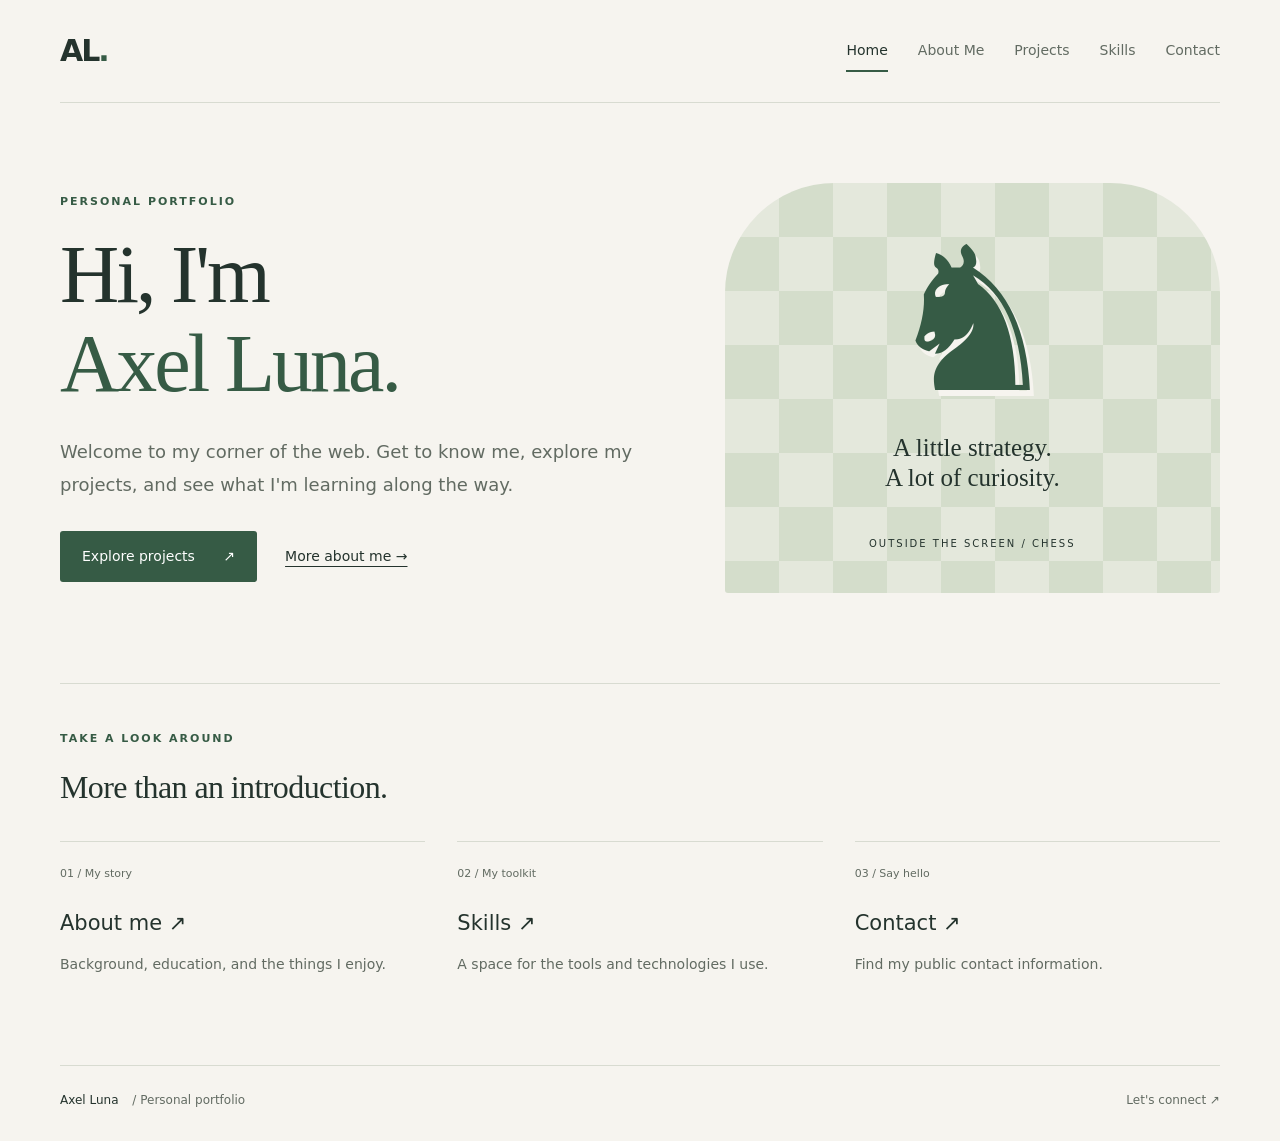
==== index.html @ 3365807d "Build five-page personal portfolio and configure workspace" ====
﻿<!doctype html>
<html lang="en">
<head>
  <meta charset="utf-8">
  <meta name="viewport" content="width=device-width, initial-scale=1">
  <meta name="description" content="Axel Luna's personal portfolio.">
  <meta name="theme-color" content="#f6f4ef">
  <title>Home | Axel Luna</title>
  <link rel="stylesheet" href="styles.css">
</head>
<body>
  <a class="skip-link" href="#main">Skip to content</a>
  <header class="site-header"><a class="brand" href="index.html" aria-label="Axel Luna home">AL<span>.</span></a><nav aria-label="Main navigation"><a href="index.html" aria-current="page">Home</a><a href="about.html">About Me</a><a href="projects.html">Projects</a><a href="skills.html">Skills</a><a href="contact.html">Contact</a></nav></header>
  <main id="main"><section class="hero">
  <div><p class="eyebrow">Personal portfolio</p><h1>Hi, I'm<br><span>Axel Luna.</span></h1><p class="intro">Welcome to my corner of the web. Get to know me, explore my projects, and see what I'm learning along the way.</p><div class="actions"><a class="button" href="projects.html">Explore projects <span aria-hidden="true">↗</span></a><a class="text-link" href="about.html">More about me →</a></div></div>
  <aside class="chess-art" aria-label="A chess-inspired illustration"><span class="piece" aria-hidden="true">♞</span><p>A little strategy.<br>A lot of curiosity.</p><span class="art-caption">Outside the screen / Chess</span></aside>
</section>
<section class="section"><div class="section-heading"><p class="eyebrow">Take a look around</p><h2>More than an introduction.</h2></div><div class="link-grid"><a href="about.html"><span>01 / My story</span><h3>About me ↗</h3><p>Background, education, and the things I enjoy.</p></a><a href="skills.html"><span>02 / My toolkit</span><h3>Skills ↗</h3><p>A space for the tools and technologies I use.</p></a><a href="contact.html"><span>03 / Say hello</span><h3>Contact ↗</h3><p>Find my public contact information.</p></a></div></section></main>
  <footer><a class="footer-name" href="index.html">Axel Luna<span> / Personal portfolio</span></a><a href="contact.html">Let's connect ↗</a></footer>
</body>
</html>
---- styles.css ----
﻿:root{--paper:#f6f4ef;--ink:#24332d;--green:#365b45;--muted:#626b62;--line:#d8dbd1;--accent:#dce7b0}
*{box-sizing:border-box}
.reveal-email{border:0;font:inherit;cursor:pointer}.reveal-email:focus-visible{outline:3px solid var(--green);outline-offset:5px}.email-link{overflow-wrap:anywhere}
body{margin:0;background:var(--paper);color:var(--ink);font-family:system-ui,-apple-system,BlinkMacSystemFont,"Segoe UI",sans-serif;line-height:1.65}
a{color:inherit;text-decoration:none}
a:focus-visible{outline:3px solid var(--green);outline-offset:6px}
.skip-link{position:absolute;left:16px;top:-80px;padding:12px;background:var(--ink);color:white;z-index:10}
.skip-link:focus{top:12px}
.site-header,main,footer{width:min(1160px,calc(100% - 96px));margin:auto}
.site-header{display:flex;justify-content:space-between;align-items:center;gap:24px;padding:26px 0;border-bottom:1px solid var(--line)}
.brand{font-size:30px;font-weight:800;letter-spacing:-2px}.brand span{color:var(--green)}
nav{display:flex;gap:30px;flex-wrap:wrap}nav a{font-size:14px;padding:8px 0;color:var(--muted)}
nav a:hover,nav a[aria-current]{color:var(--ink);box-shadow:0 2px var(--green)}
.hero{display:grid;grid-template-columns:1.2fr 1fr;align-items:center;gap:70px;padding:80px 0 90px}
.eyebrow{text-transform:uppercase;font-size:11px;letter-spacing:2px;font-weight:700;color:var(--green);margin:0 0 20px}
h1,h2,h3,p{margin-top:0}h1{font-family:Georgia,"Times New Roman",serif;font-size:clamp(46px,6.5vw,82px);font-weight:400;letter-spacing:-3px;line-height:1.08;margin-bottom:28px}h1 span{color:var(--green)}h2{font-family:Georgia,"Times New Roman",serif;font-weight:400;font-size:32px;line-height:1.2;letter-spacing:-.6px;margin-bottom:18px}h3{font-size:21px;font-weight:500;margin-bottom:12px}
p{color:var(--muted)}.intro{font-size:18px;max-width:580px;line-height:1.8}.actions{display:flex;align-items:center;gap:28px;flex-wrap:wrap;margin-top:30px}.button{background:var(--green);color:white;padding:14px 22px;border-radius:3px;font-size:14px}.button span{margin-left:24px}.button:hover{background:var(--ink)}.text-link{font-size:14px;text-decoration:underline;text-underline-offset:5px}
.chess-art{background-color:#e4e8dc;background-image:conic-gradient(#d4ddcb 25%,transparent 0 50%,#d4ddcb 0 75%,transparent 0);background-size:108px 108px;min-height:410px;border-radius:110px 110px 3px 3px;display:flex;flex-direction:column;align-items:center;justify-content:center;position:relative;overflow:hidden}
.piece{font-family:Georgia,serif;font-size:200px;line-height:1;color:var(--green);text-shadow:4px 6px 0 #f6f4ef}.chess-art p{text-align:center;color:var(--ink);font-family:Georgia,serif;font-size:25px;line-height:1.2;margin-top:10px}.art-caption{font-size:10px;letter-spacing:2px;text-transform:uppercase;margin-top:18px}
.section{border-top:1px solid var(--line);padding:46px 0 75px}.section-heading{margin-bottom:35px}.link-grid{display:grid;grid-template-columns:repeat(3,1fr);gap:32px}.link-grid a{border-top:1px solid var(--line);padding-top:23px}.link-grid a:hover h3{color:var(--green);text-decoration:underline}.link-grid span{display:block;color:var(--muted);font-size:11px;margin-bottom:23px}.link-grid p{font-size:14px}
.page-heading{padding:65px 0 40px;max-width:820px}.notice{border-left:3px solid var(--green);padding:10px 18px;background:#e9ede2;font-size:14px;margin-top:28px}.detail-grid{display:grid;grid-template-columns:1fr 1fr;gap:28px}.panel{border:1px solid var(--line);padding:32px}.placeholder{color:var(--green);font-weight:600}.interest{display:flex;align-items:center;gap:40px;margin:40px 0 70px;padding:32px;background:#e7ebdf}.small-piece{font-size:90px;line-height:1;color:var(--green)}.interest p:last-child{margin:0}
.project-grid{display:grid;grid-template-columns:repeat(3,1fr);gap:25px;margin:0 0 80px}.project{border:1px solid var(--line)}.project img{width:100%;height:auto;display:block}.project-body{padding:25px}.project h2{font-size:28px}.project p{font-size:14px}.pending{display:block;font-size:12px;color:var(--green);border-top:1px solid var(--line);padding-top:17px;margin-top:22px}
.skill-list{margin-bottom:75px}.skill-list section{display:flex;gap:35px;border-top:1px solid var(--line);padding:30px 0}.skill-number{font-size:13px;color:var(--green);padding-top:8px}.skill-list p{margin-bottom:8px}.contact-panel{display:grid;grid-template-columns:1fr 1fr;gap:45px;border:1px solid var(--line);padding:40px;background:#e9ede2}.contact-panel dl{margin:0}.contact-panel dl div+div{margin-top:25px}.contact-panel dt{text-transform:uppercase;font-size:11px;letter-spacing:2px;margin-bottom:7px}.contact-panel dd{margin:0}.contact-note{margin:25px 0 90px}
footer{border-top:1px solid var(--line);display:flex;justify-content:space-between;gap:25px;padding:25px 0 30px;font-size:12px;color:var(--muted)}.footer-name{color:var(--ink)}.footer-name span{color:var(--muted);margin-left:10px}
@media(min-width:1500px){.hero{padding-top:100px;padding-bottom:110px}}
@media(max-width:850px){.site-header,main,footer{width:calc(100% - 48px)}.hero{gap:35px;padding:55px 0}.chess-art{min-height:340px}.piece{font-size:160px}.project-grid{grid-template-columns:1fr}.project{display:grid;grid-template-columns:1fr 1fr}.project img{height:100%;object-fit:cover}nav{gap:19px}}
@media(max-width:600px){.site-header,main,footer{width:calc(100% - 40px)}.site-header{flex-direction:column;align-items:flex-start;gap:10px;padding:18px 0}nav{gap:20px;width:100%;justify-content:space-between}nav a{font-size:12px}.hero{grid-template-columns:1fr;gap:35px;padding:40px 0 50px}h1{letter-spacing:-2px}.chess-art{min-height:320px;border-radius:80px 80px 3px 3px}.link-grid,.detail-grid,.contact-panel{grid-template-columns:1fr}.link-grid{gap:20px}.page-heading{padding:42px 0 25px}.project{display:block}.project img{height:auto}.panel,.contact-panel{padding:25px}.interest{gap:20px;padding:22px}.small-piece{font-size:65px}.skill-list section{gap:20px}footer{flex-direction:column;gap:10px}.footer-name span{margin-left:5px}}
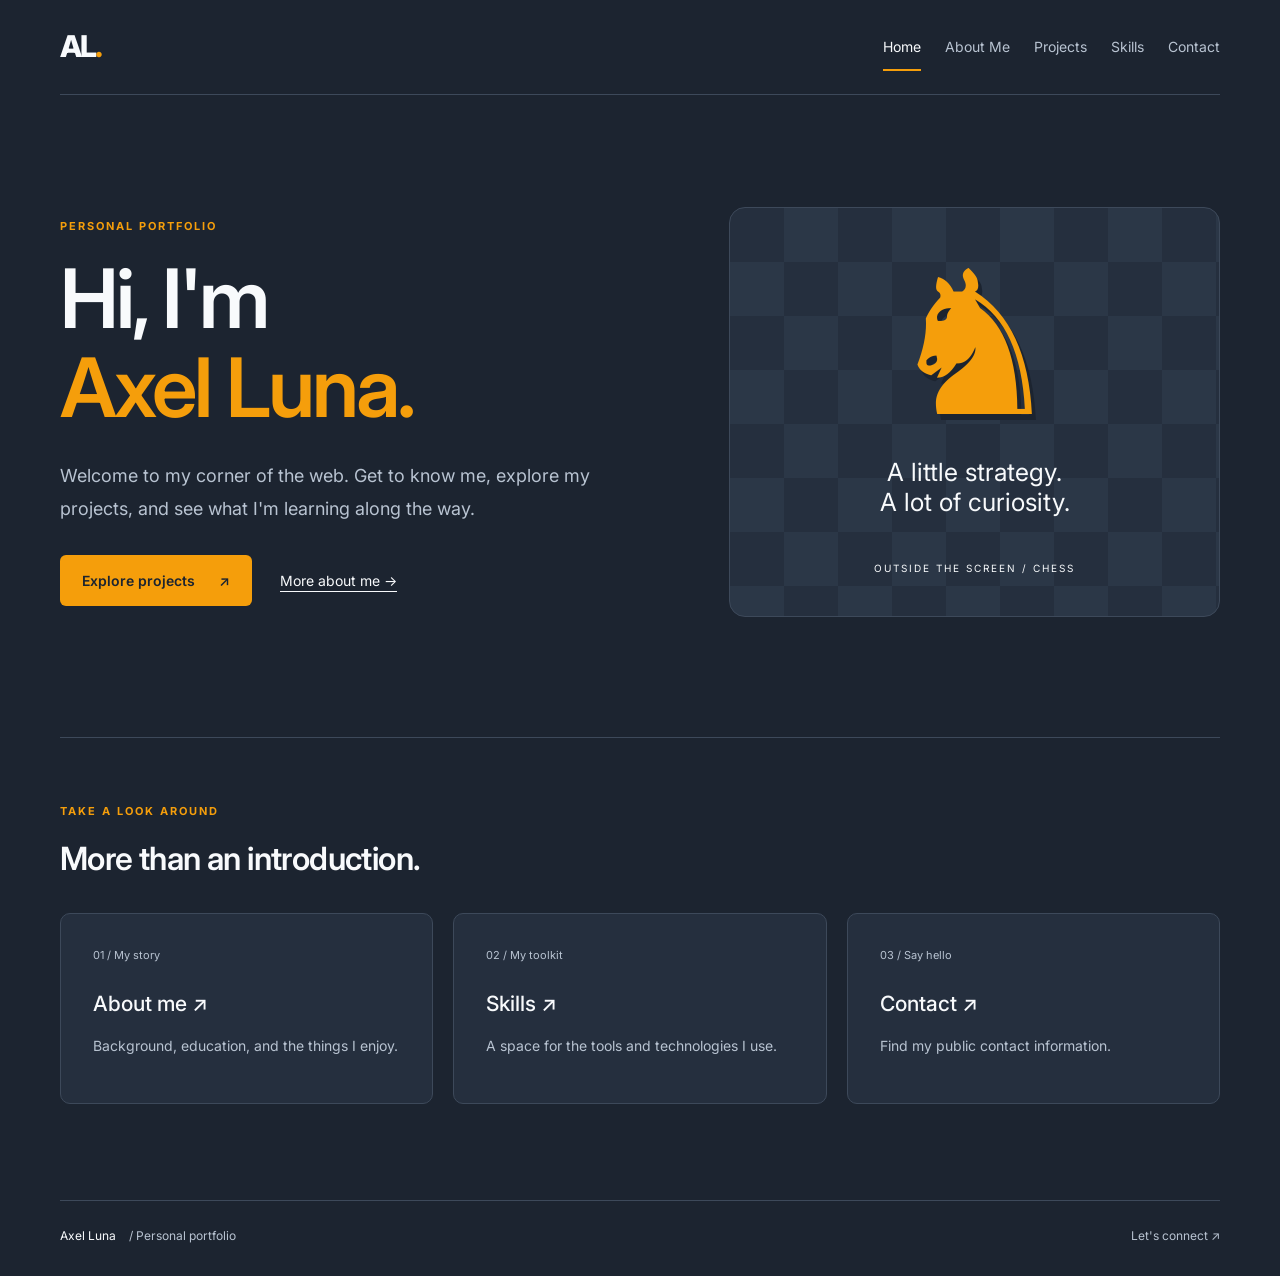
==== commit 6a1640d6: "Refresh portfolio with dark theme and amber accents" ====
--- a/index.html
+++ b/index.html
@@ -1,11 +1,14 @@
-﻿<!doctype html>
+<!doctype html>
 <html lang="en">
 <head>
   <meta charset="utf-8">
   <meta name="viewport" content="width=device-width, initial-scale=1">
   <meta name="description" content="Axel Luna's personal portfolio.">
-  <meta name="theme-color" content="#f6f4ef">
+  <meta name="theme-color" content="#1C2430">
   <title>Home | Axel Luna</title>
+  <link rel="preconnect" href="https://fonts.googleapis.com">
+  <link rel="preconnect" href="https://fonts.gstatic.com" crossorigin>
+  <link rel="stylesheet" href="https://fonts.googleapis.com/css2?family=Inter:wght@400;500;600;700;800&amp;display=swap">
   <link rel="stylesheet" href="styles.css">
 </head>
 <body>
--- a/styles.css
+++ b/styles.css
@@ -1,27 +1,36 @@
-﻿:root{--paper:#f6f4ef;--ink:#24332d;--green:#365b45;--muted:#626b62;--line:#d8dbd1;--accent:#dce7b0}
+:root{color-scheme:dark;--bg:#1C2430;--accent:#F59E0B;--text:#F8FAFC;--muted:#B8C3D1;--line:#3D495A;--surface:#252F3E}
 *{box-sizing:border-box}
-.reveal-email{border:0;font:inherit;cursor:pointer}.reveal-email:focus-visible{outline:3px solid var(--green);outline-offset:5px}.email-link{overflow-wrap:anywhere}
-body{margin:0;background:var(--paper);color:var(--ink);font-family:system-ui,-apple-system,BlinkMacSystemFont,"Segoe UI",sans-serif;line-height:1.65}
+html{scroll-padding-top:24px}
+[hidden]{display:none!important}
+main,section,article,.hero>div{min-width:0}
+h1,h2,h3{overflow-wrap:break-word}
+::selection{background:var(--accent);color:var(--bg)}
+.reveal-email{border:0;font:inherit;cursor:pointer}.reveal-email:focus-visible{outline:3px solid var(--accent);outline-offset:5px}.email-link{overflow-wrap:anywhere}
+body{margin:0;background:var(--bg);color:var(--text);font-family:"Inter",system-ui,-apple-system,BlinkMacSystemFont,"Segoe UI",sans-serif;line-height:1.65}
 a{color:inherit;text-decoration:none}
-a:focus-visible{outline:3px solid var(--green);outline-offset:6px}
-.skip-link{position:absolute;left:16px;top:-80px;padding:12px;background:var(--ink);color:white;z-index:10}
+a:focus-visible{outline:3px solid var(--accent);outline-offset:6px}
+.skip-link{position:absolute;left:16px;top:-80px;padding:12px;background:var(--accent);color:var(--bg);z-index:10}
 .skip-link:focus{top:12px}
 .site-header,main,footer{width:min(1160px,calc(100% - 96px));margin:auto}
-.site-header{display:flex;justify-content:space-between;align-items:center;gap:24px;padding:26px 0;border-bottom:1px solid var(--line)}
-.brand{font-size:30px;font-weight:800;letter-spacing:-2px}.brand span{color:var(--green)}
-nav{display:flex;gap:30px;flex-wrap:wrap}nav a{font-size:14px;padding:8px 0;color:var(--muted)}
-nav a:hover,nav a[aria-current]{color:var(--ink);box-shadow:0 2px var(--green)}
-.hero{display:grid;grid-template-columns:1.2fr 1fr;align-items:center;gap:70px;padding:80px 0 90px}
-.eyebrow{text-transform:uppercase;font-size:11px;letter-spacing:2px;font-weight:700;color:var(--green);margin:0 0 20px}
-h1,h2,h3,p{margin-top:0}h1{font-family:Georgia,"Times New Roman",serif;font-size:clamp(46px,6.5vw,82px);font-weight:400;letter-spacing:-3px;line-height:1.08;margin-bottom:28px}h1 span{color:var(--green)}h2{font-family:Georgia,"Times New Roman",serif;font-weight:400;font-size:32px;line-height:1.2;letter-spacing:-.6px;margin-bottom:18px}h3{font-size:21px;font-weight:500;margin-bottom:12px}
-p{color:var(--muted)}.intro{font-size:18px;max-width:580px;line-height:1.8}.actions{display:flex;align-items:center;gap:28px;flex-wrap:wrap;margin-top:30px}.button{background:var(--green);color:white;padding:14px 22px;border-radius:3px;font-size:14px}.button span{margin-left:24px}.button:hover{background:var(--ink)}.text-link{font-size:14px;text-decoration:underline;text-underline-offset:5px}
-.chess-art{background-color:#e4e8dc;background-image:conic-gradient(#d4ddcb 25%,transparent 0 50%,#d4ddcb 0 75%,transparent 0);background-size:108px 108px;min-height:410px;border-radius:110px 110px 3px 3px;display:flex;flex-direction:column;align-items:center;justify-content:center;position:relative;overflow:hidden}
-.piece{font-family:Georgia,serif;font-size:200px;line-height:1;color:var(--green);text-shadow:4px 6px 0 #f6f4ef}.chess-art p{text-align:center;color:var(--ink);font-family:Georgia,serif;font-size:25px;line-height:1.2;margin-top:10px}.art-caption{font-size:10px;letter-spacing:2px;text-transform:uppercase;margin-top:18px}
-.section{border-top:1px solid var(--line);padding:46px 0 75px}.section-heading{margin-bottom:35px}.link-grid{display:grid;grid-template-columns:repeat(3,1fr);gap:32px}.link-grid a{border-top:1px solid var(--line);padding-top:23px}.link-grid a:hover h3{color:var(--green);text-decoration:underline}.link-grid span{display:block;color:var(--muted);font-size:11px;margin-bottom:23px}.link-grid p{font-size:14px}
-.page-heading{padding:65px 0 40px;max-width:820px}.notice{border-left:3px solid var(--green);padding:10px 18px;background:#e9ede2;font-size:14px;margin-top:28px}.detail-grid{display:grid;grid-template-columns:1fr 1fr;gap:28px}.panel{border:1px solid var(--line);padding:32px}.placeholder{color:var(--green);font-weight:600}.interest{display:flex;align-items:center;gap:40px;margin:40px 0 70px;padding:32px;background:#e7ebdf}.small-piece{font-size:90px;line-height:1;color:var(--green)}.interest p:last-child{margin:0}
-.project-grid{display:grid;grid-template-columns:repeat(3,1fr);gap:25px;margin:0 0 80px}.project{border:1px solid var(--line)}.project img{width:100%;height:auto;display:block}.project-body{padding:25px}.project h2{font-size:28px}.project p{font-size:14px}.pending{display:block;font-size:12px;color:var(--green);border-top:1px solid var(--line);padding-top:17px;margin-top:22px}
-.skill-list{margin-bottom:75px}.skill-list section{display:flex;gap:35px;border-top:1px solid var(--line);padding:30px 0}.skill-number{font-size:13px;color:var(--green);padding-top:8px}.skill-list p{margin-bottom:8px}.contact-panel{display:grid;grid-template-columns:1fr 1fr;gap:45px;border:1px solid var(--line);padding:40px;background:#e9ede2}.contact-panel dl{margin:0}.contact-panel dl div+div{margin-top:25px}.contact-panel dt{text-transform:uppercase;font-size:11px;letter-spacing:2px;margin-bottom:7px}.contact-panel dd{margin:0}.contact-note{margin:25px 0 90px}
-footer{border-top:1px solid var(--line);display:flex;justify-content:space-between;gap:25px;padding:25px 0 30px;font-size:12px;color:var(--muted)}.footer-name{color:var(--ink)}.footer-name span{color:var(--muted);margin-left:10px}
+.site-header{display:flex;justify-content:space-between;align-items:center;gap:24px;padding:22px 0;border-bottom:1px solid var(--line)}
+.brand{font-size:30px;font-weight:800;letter-spacing:-2px}.brand span{color:var(--accent)}
+nav{display:flex;gap:24px;flex-wrap:wrap}nav a{display:inline-flex;align-items:center;min-height:44px;font-size:14px;padding:8px 0;color:var(--muted)}
+nav a:hover,nav a[aria-current="page"]{color:var(--text);box-shadow:0 2px var(--accent)}
+.hero{display:grid;grid-template-columns:1.2fr 1fr;align-items:center;gap:80px;padding:112px 0 120px}
+.eyebrow{text-transform:uppercase;font-size:11px;letter-spacing:2px;font-weight:700;color:var(--accent);margin:0 0 20px}
+h1,h2,h3,p{margin-top:0}h1{font-family:inherit;font-size:clamp(46px,6.5vw,82px);font-weight:600;letter-spacing:-3px;line-height:1.08;margin-bottom:28px}h1 span{color:var(--accent)}h2{font-family:inherit;font-weight:600;font-size:32px;line-height:1.2;letter-spacing:-.6px;margin-bottom:18px}h3{font-size:21px;font-weight:500;margin-bottom:12px}
+p{color:var(--muted)}.intro{font-size:18px;max-width:580px;line-height:1.8}.actions{display:flex;align-items:center;gap:28px;flex-wrap:wrap;margin-top:30px}.button{display:inline-flex;align-items:center;justify-content:center;min-height:48px;background:var(--accent);color:var(--bg);padding:14px 22px;border-radius:6px;font-size:14px;font-weight:600}.button span{margin-left:24px}.button:hover{background:#FBBF24}.text-link{display:inline-block;padding:6px 0;font-size:14px;text-decoration:underline;text-underline-offset:5px}
+.chess-art{background-color:var(--surface);background-image:conic-gradient(#2B3747 25%,transparent 0 50%,#2B3747 0 75%,transparent 0);background-size:108px 108px;min-height:410px;border:1px solid var(--line);border-radius:16px;display:flex;flex-direction:column;align-items:center;justify-content:center;position:relative;overflow:hidden}
+.piece{font-family:Georgia,serif;font-size:200px;line-height:1;color:var(--accent);text-shadow:4px 6px 0 var(--bg)}.chess-art p{text-align:center;color:var(--text);font-family:inherit;font-size:25px;line-height:1.2;margin-top:10px}.art-caption{font-size:10px;letter-spacing:2px;text-transform:uppercase;margin-top:18px}
+.section{border-top:1px solid var(--line);padding:64px 0 96px}.section-heading{margin-bottom:35px}.link-grid{display:grid;grid-template-columns:repeat(3,1fr);gap:20px}.link-grid a{border:1px solid var(--line);border-radius:10px;background:var(--surface);padding:32px}.link-grid a:hover{border-color:var(--accent)}.link-grid a:hover h3{color:var(--accent);text-decoration:underline}.link-grid span{display:block;color:var(--muted);font-size:11px;margin-bottom:23px}.link-grid p{font-size:14px}
+.page-heading{padding:96px 0 56px;max-width:820px}.notice{border-left:3px solid var(--accent);padding:10px 18px;background:var(--surface);font-size:14px;margin-top:28px}.detail-grid{display:grid;grid-template-columns:1fr 1fr;gap:28px}.panel{border:1px solid var(--line);padding:32px;border-radius:10px;background:var(--surface)}.panel p:last-child{margin-bottom:0}.placeholder{color:var(--accent);font-weight:600}.interest{display:flex;align-items:center;gap:40px;margin:40px 0 70px;padding:32px;border-radius:12px;background:var(--surface)}.small-piece{font-size:90px;line-height:1;color:var(--accent)}.interest p:last-child{margin:0}
+.project-grid{display:grid;grid-template-columns:repeat(3,1fr);gap:25px;margin:0 0 80px}.project{border:1px solid var(--line);border-radius:10px;overflow:hidden;background:var(--surface)}.project img{width:100%;height:auto;display:block}.project-body{padding:25px}.project h2{font-size:28px}.project p{font-size:14px}.pending{display:block;font-size:12px;color:var(--accent);border-top:1px solid var(--line);padding-top:17px;margin-top:22px}
+.skill-list{margin-bottom:75px}.skill-list section{display:flex;gap:35px;border-top:1px solid var(--line);padding:30px 0}.skill-number{display:flex;align-items:center;justify-content:center;flex:0 0 40px;height:40px;border-radius:50%;background:var(--surface);font-size:13px;color:var(--accent)}.skill-list p{margin-bottom:8px}.contact-panel{display:grid;grid-template-columns:1fr 1fr;gap:45px;border:1px solid var(--line);padding:40px;border-radius:12px;background:var(--surface)}.contact-panel dl{margin:0}.contact-panel dl div+div{margin-top:25px}.contact-panel dt{text-transform:uppercase;font-size:11px;letter-spacing:2px;margin-bottom:7px}.contact-panel dd{margin:0;overflow-wrap:anywhere}.contact-note{margin:25px 0 90px}
+footer{border-top:1px solid var(--line);display:flex;justify-content:space-between;gap:25px;padding:25px 0 30px;font-size:12px;color:var(--muted)}.footer-name{color:var(--text)}.footer-name span{color:var(--muted);margin-left:10px}
 @media(min-width:1500px){.hero{padding-top:100px;padding-bottom:110px}}
 @media(max-width:850px){.site-header,main,footer{width:calc(100% - 48px)}.hero{gap:35px;padding:55px 0}.chess-art{min-height:340px}.piece{font-size:160px}.project-grid{grid-template-columns:1fr}.project{display:grid;grid-template-columns:1fr 1fr}.project img{height:100%;object-fit:cover}nav{gap:19px}}
-@media(max-width:600px){.site-header,main,footer{width:calc(100% - 40px)}.site-header{flex-direction:column;align-items:flex-start;gap:10px;padding:18px 0}nav{gap:20px;width:100%;justify-content:space-between}nav a{font-size:12px}.hero{grid-template-columns:1fr;gap:35px;padding:40px 0 50px}h1{letter-spacing:-2px}.chess-art{min-height:320px;border-radius:80px 80px 3px 3px}.link-grid,.detail-grid,.contact-panel{grid-template-columns:1fr}.link-grid{gap:20px}.page-heading{padding:42px 0 25px}.project{display:block}.project img{height:auto}.panel,.contact-panel{padding:25px}.interest{gap:20px;padding:22px}.small-piece{font-size:65px}.skill-list section{gap:20px}footer{flex-direction:column;gap:10px}.footer-name span{margin-left:5px}}
+@media(max-width:600px){.site-header,main,footer{width:calc(100% - 40px)}.site-header{flex-direction:column;align-items:flex-start;gap:10px;padding:18px 0}nav{gap:4px 18px;width:100%;justify-content:flex-start}nav a{font-size:12px}.hero{grid-template-columns:1fr;gap:35px;padding:40px 0 50px}h1{letter-spacing:-2px}.chess-art{min-height:320px;border-radius:16px}.link-grid,.detail-grid,.contact-panel{grid-template-columns:1fr}.link-grid{gap:20px}.page-heading{padding:42px 0 25px}.project{display:block}.project img{height:auto}.panel,.contact-panel{padding:25px}.interest{gap:20px;padding:22px}.small-piece{font-size:65px}.skill-list section{gap:20px}footer{flex-direction:column;gap:10px}.footer-name span{margin-left:5px}}
+
+@media(max-width:380px){.site-header,main,footer{width:calc(100% - 32px)}h1{font-size:42px}.actions{align-items:flex-start;gap:14px;flex-direction:column}.interest{align-items:flex-start}.small-piece{font-size:48px}.art-caption{letter-spacing:1px}}
+@media(prefers-reduced-motion:no-preference){a,button{transition:background-color .18s ease,color .18s ease,border-color .18s ease}}
+@media(forced-colors:active){.button,.chess-art,.panel,.contact-panel{border:1px solid CanvasText}a:focus-visible,button:focus-visible{outline:3px solid Highlight}}
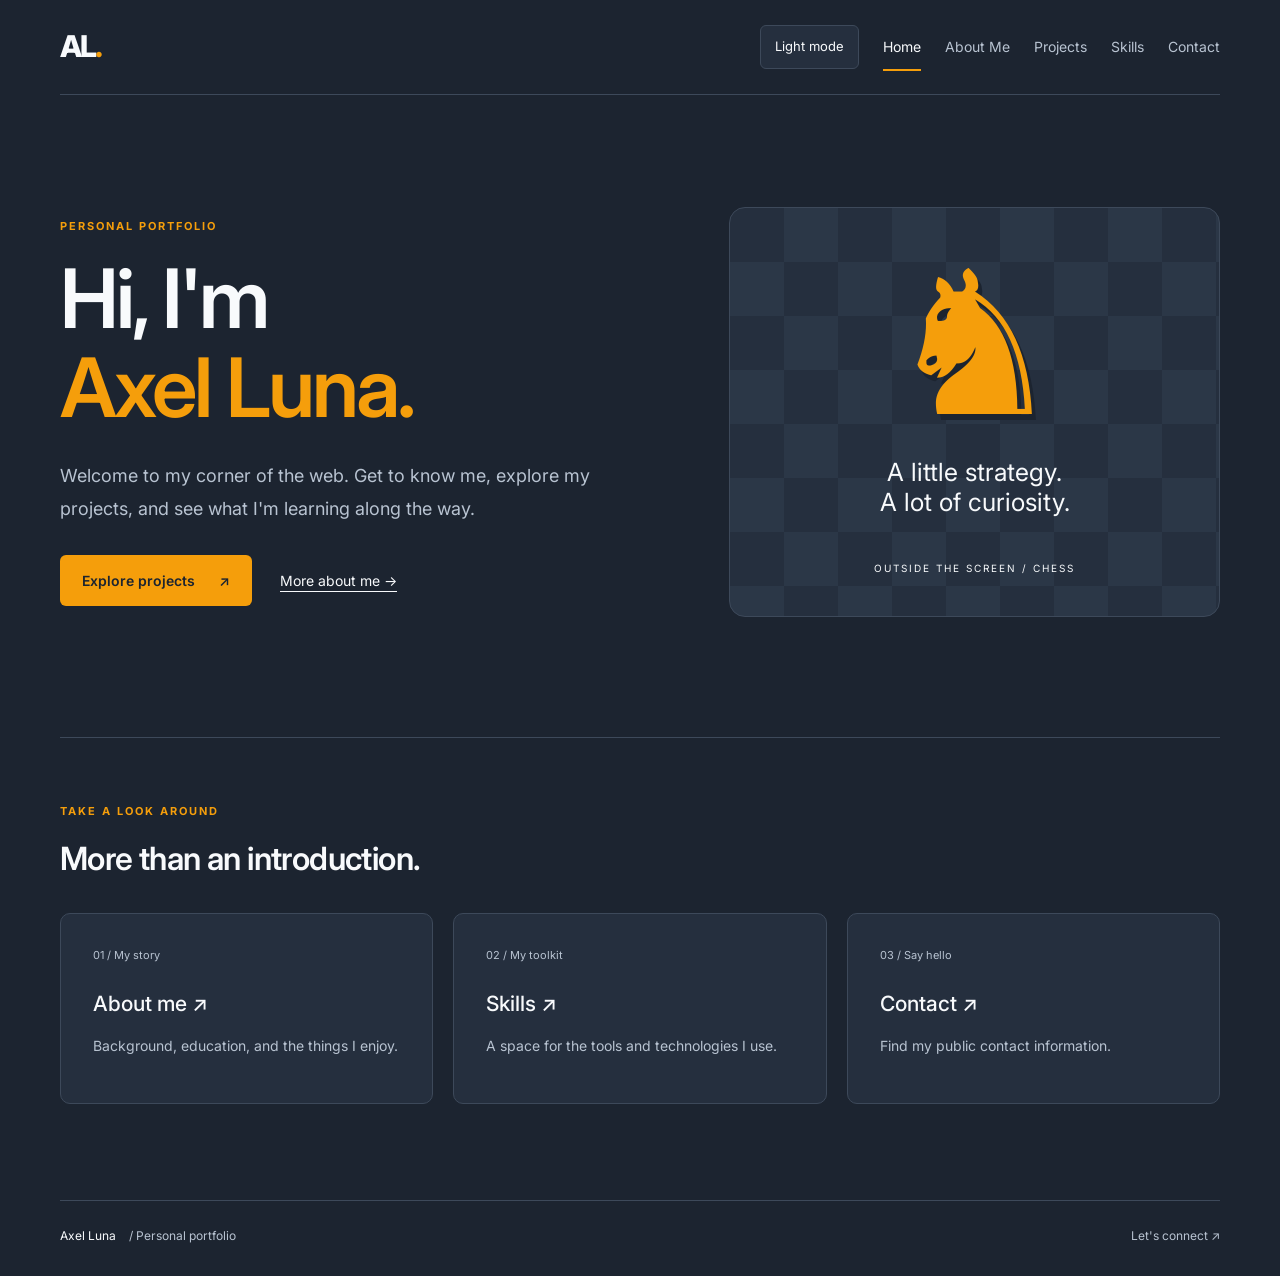
==== commit 8cfa2760: "Add responsive navigation and theme toggle" ====
--- a/index.html
+++ b/index.html
@@ -10,10 +10,15 @@
   <link rel="preconnect" href="https://fonts.gstatic.com" crossorigin>
   <link rel="stylesheet" href="https://fonts.googleapis.com/css2?family=Inter:wght@400;500;600;700;800&amp;display=swap">
   <link rel="stylesheet" href="styles.css">
+  <script src="site.js" defer></script>
 </head>
 <body>
   <a class="skip-link" href="#main">Skip to content</a>
-  <header class="site-header"><a class="brand" href="index.html" aria-label="Axel Luna home">AL<span>.</span></a><nav aria-label="Main navigation"><a href="index.html" aria-current="page">Home</a><a href="about.html">About Me</a><a href="projects.html">Projects</a><a href="skills.html">Skills</a><a href="contact.html">Contact</a></nav></header>
+  <header class="site-header"><a class="brand" href="index.html" aria-label="Axel Luna home">AL<span>.</span></a><div class="header-controls">
+    <button class="theme-toggle" type="button" aria-pressed="false" hidden>Light mode</button>
+    <button class="menu-toggle" type="button" aria-expanded="false" aria-controls="main-navigation" hidden><span aria-hidden="true">&#9776;</span> Menu</button>
+  </div>
+  <nav id="main-navigation" aria-label="Main navigation"><a href="index.html" aria-current="page">Home</a><a href="about.html">About Me</a><a href="projects.html">Projects</a><a href="skills.html">Skills</a><a href="contact.html">Contact</a></nav></header>
   <main id="main"><section class="hero">
   <div><p class="eyebrow">Personal portfolio</p><h1>Hi, I'm<br><span>Axel Luna.</span></h1><p class="intro">Welcome to my corner of the web. Get to know me, explore my projects, and see what I'm learning along the way.</p><div class="actions"><a class="button" href="projects.html">Explore projects <span aria-hidden="true">↗</span></a><a class="text-link" href="about.html">More about me →</a></div></div>
   <aside class="chess-art" aria-label="A chess-inspired illustration"><span class="piece" aria-hidden="true">♞</span><p>A little strategy.<br>A lot of curiosity.</p><span class="art-caption">Outside the screen / Chess</span></aside>
--- a/styles.css
+++ b/styles.css
@@ -1,15 +1,15 @@
-:root{color-scheme:dark;--bg:#1C2430;--accent:#F59E0B;--text:#F8FAFC;--muted:#B8C3D1;--line:#3D495A;--surface:#252F3E}
+:root{color-scheme:dark;--bg:#1C2430;--accent:#F59E0B;--text:#F8FAFC;--muted:#B8C3D1;--line:#3D495A;--surface:#252F3E;--board:#2B3747;--button-text:#1C2430;--button-hover:#FBBF24}
 *{box-sizing:border-box}
 html{scroll-padding-top:24px}
 [hidden]{display:none!important}
 main,section,article,.hero>div{min-width:0}
 h1,h2,h3{overflow-wrap:break-word}
-::selection{background:var(--accent);color:var(--bg)}
+::selection{background:var(--accent);color:var(--button-text)}
 .reveal-email{border:0;font:inherit;cursor:pointer}.reveal-email:focus-visible{outline:3px solid var(--accent);outline-offset:5px}.email-link{overflow-wrap:anywhere}
 body{margin:0;background:var(--bg);color:var(--text);font-family:"Inter",system-ui,-apple-system,BlinkMacSystemFont,"Segoe UI",sans-serif;line-height:1.65}
 a{color:inherit;text-decoration:none}
 a:focus-visible{outline:3px solid var(--accent);outline-offset:6px}
-.skip-link{position:absolute;left:16px;top:-80px;padding:12px;background:var(--accent);color:var(--bg);z-index:10}
+.skip-link{position:absolute;left:16px;top:-80px;padding:12px;background:var(--accent);color:var(--button-text);z-index:10}
 .skip-link:focus{top:12px}
 .site-header,main,footer{width:min(1160px,calc(100% - 96px));margin:auto}
 .site-header{display:flex;justify-content:space-between;align-items:center;gap:24px;padding:22px 0;border-bottom:1px solid var(--line)}
@@ -19,8 +19,8 @@
 .hero{display:grid;grid-template-columns:1.2fr 1fr;align-items:center;gap:80px;padding:112px 0 120px}
 .eyebrow{text-transform:uppercase;font-size:11px;letter-spacing:2px;font-weight:700;color:var(--accent);margin:0 0 20px}
 h1,h2,h3,p{margin-top:0}h1{font-family:inherit;font-size:clamp(46px,6.5vw,82px);font-weight:600;letter-spacing:-3px;line-height:1.08;margin-bottom:28px}h1 span{color:var(--accent)}h2{font-family:inherit;font-weight:600;font-size:32px;line-height:1.2;letter-spacing:-.6px;margin-bottom:18px}h3{font-size:21px;font-weight:500;margin-bottom:12px}
-p{color:var(--muted)}.intro{font-size:18px;max-width:580px;line-height:1.8}.actions{display:flex;align-items:center;gap:28px;flex-wrap:wrap;margin-top:30px}.button{display:inline-flex;align-items:center;justify-content:center;min-height:48px;background:var(--accent);color:var(--bg);padding:14px 22px;border-radius:6px;font-size:14px;font-weight:600}.button span{margin-left:24px}.button:hover{background:#FBBF24}.text-link{display:inline-block;padding:6px 0;font-size:14px;text-decoration:underline;text-underline-offset:5px}
-.chess-art{background-color:var(--surface);background-image:conic-gradient(#2B3747 25%,transparent 0 50%,#2B3747 0 75%,transparent 0);background-size:108px 108px;min-height:410px;border:1px solid var(--line);border-radius:16px;display:flex;flex-direction:column;align-items:center;justify-content:center;position:relative;overflow:hidden}
+p{color:var(--muted)}.intro{font-size:18px;max-width:580px;line-height:1.8}.actions{display:flex;align-items:center;gap:28px;flex-wrap:wrap;margin-top:30px}.button{display:inline-flex;align-items:center;justify-content:center;min-height:48px;background:var(--accent);color:var(--button-text);padding:14px 22px;border-radius:6px;font-size:14px;font-weight:600}.button span{margin-left:24px}.button:hover{background:var(--button-hover)}.text-link{display:inline-block;padding:6px 0;font-size:14px;text-decoration:underline;text-underline-offset:5px}
+.chess-art{background-color:var(--surface);background-image:conic-gradient(var(--board) 25%,transparent 0 50%,var(--board) 0 75%,transparent 0);background-size:108px 108px;min-height:410px;border:1px solid var(--line);border-radius:16px;display:flex;flex-direction:column;align-items:center;justify-content:center;position:relative;overflow:hidden}
 .piece{font-family:Georgia,serif;font-size:200px;line-height:1;color:var(--accent);text-shadow:4px 6px 0 var(--bg)}.chess-art p{text-align:center;color:var(--text);font-family:inherit;font-size:25px;line-height:1.2;margin-top:10px}.art-caption{font-size:10px;letter-spacing:2px;text-transform:uppercase;margin-top:18px}
 .section{border-top:1px solid var(--line);padding:64px 0 96px}.section-heading{margin-bottom:35px}.link-grid{display:grid;grid-template-columns:repeat(3,1fr);gap:20px}.link-grid a{border:1px solid var(--line);border-radius:10px;background:var(--surface);padding:32px}.link-grid a:hover{border-color:var(--accent)}.link-grid a:hover h3{color:var(--accent);text-decoration:underline}.link-grid span{display:block;color:var(--muted);font-size:11px;margin-bottom:23px}.link-grid p{font-size:14px}
 .page-heading{padding:96px 0 56px;max-width:820px}.notice{border-left:3px solid var(--accent);padding:10px 18px;background:var(--surface);font-size:14px;margin-top:28px}.detail-grid{display:grid;grid-template-columns:1fr 1fr;gap:28px}.panel{border:1px solid var(--line);padding:32px;border-radius:10px;background:var(--surface)}.panel p:last-child{margin-bottom:0}.placeholder{color:var(--accent);font-weight:600}.interest{display:flex;align-items:center;gap:40px;margin:40px 0 70px;padding:32px;border-radius:12px;background:var(--surface)}.small-piece{font-size:90px;line-height:1;color:var(--accent)}.interest p:last-child{margin:0}
@@ -34,3 +34,13 @@
 @media(max-width:380px){.site-header,main,footer{width:calc(100% - 32px)}h1{font-size:42px}.actions{align-items:flex-start;gap:14px;flex-direction:column}.interest{align-items:flex-start}.small-piece{font-size:48px}.art-caption{letter-spacing:1px}}
 @media(prefers-reduced-motion:no-preference){a,button{transition:background-color .18s ease,color .18s ease,border-color .18s ease}}
 @media(forced-colors:active){.button,.chess-art,.panel,.contact-panel{border:1px solid CanvasText}a:focus-visible,button:focus-visible{outline:3px solid Highlight}}
+
+:root[data-theme="light"]{color-scheme:light;--bg:#F8FAFC;--accent:#9A5600;--text:#1C2430;--muted:#4B596B;--line:#CBD5E1;--surface:#FFFFFF;--board:#E9EEF4;--button-text:#FFFFFF;--button-hover:#7A4300}
+.header-controls{display:flex;gap:12px;margin-left:auto}
+.theme-toggle,.menu-toggle{min-height:44px;padding:9px 14px;border:1px solid var(--line);border-radius:6px;background:var(--surface);color:var(--text);font:inherit;font-size:13px;cursor:pointer}
+.theme-toggle:hover,.menu-toggle:hover{border-color:var(--accent)}
+.theme-toggle[aria-pressed="true"],.menu-toggle[aria-expanded="true"]{border-color:var(--accent);color:var(--accent)}
+button:focus-visible{outline:3px solid var(--accent);outline-offset:5px}
+.menu-toggle{display:none}
+@media(min-width:601px) and (max-width:1000px){.site-header{flex-wrap:wrap}.site-header nav{flex-basis:100%;justify-content:center}}
+@media(max-width:600px){.site-header{flex-direction:row;flex-wrap:wrap;align-items:center;gap:16px}.header-controls{gap:8px}.menu-toggle{display:inline-flex;align-items:center;gap:8px}.site-header nav{flex-basis:100%;flex-direction:column;gap:4px;border-top:1px solid var(--line);padding-top:12px}.site-header nav a{font-size:14px;padding:10px 12px}.site-header nav a[aria-current="page"]{box-shadow:inset 3px 0 var(--accent);background:var(--surface)}}
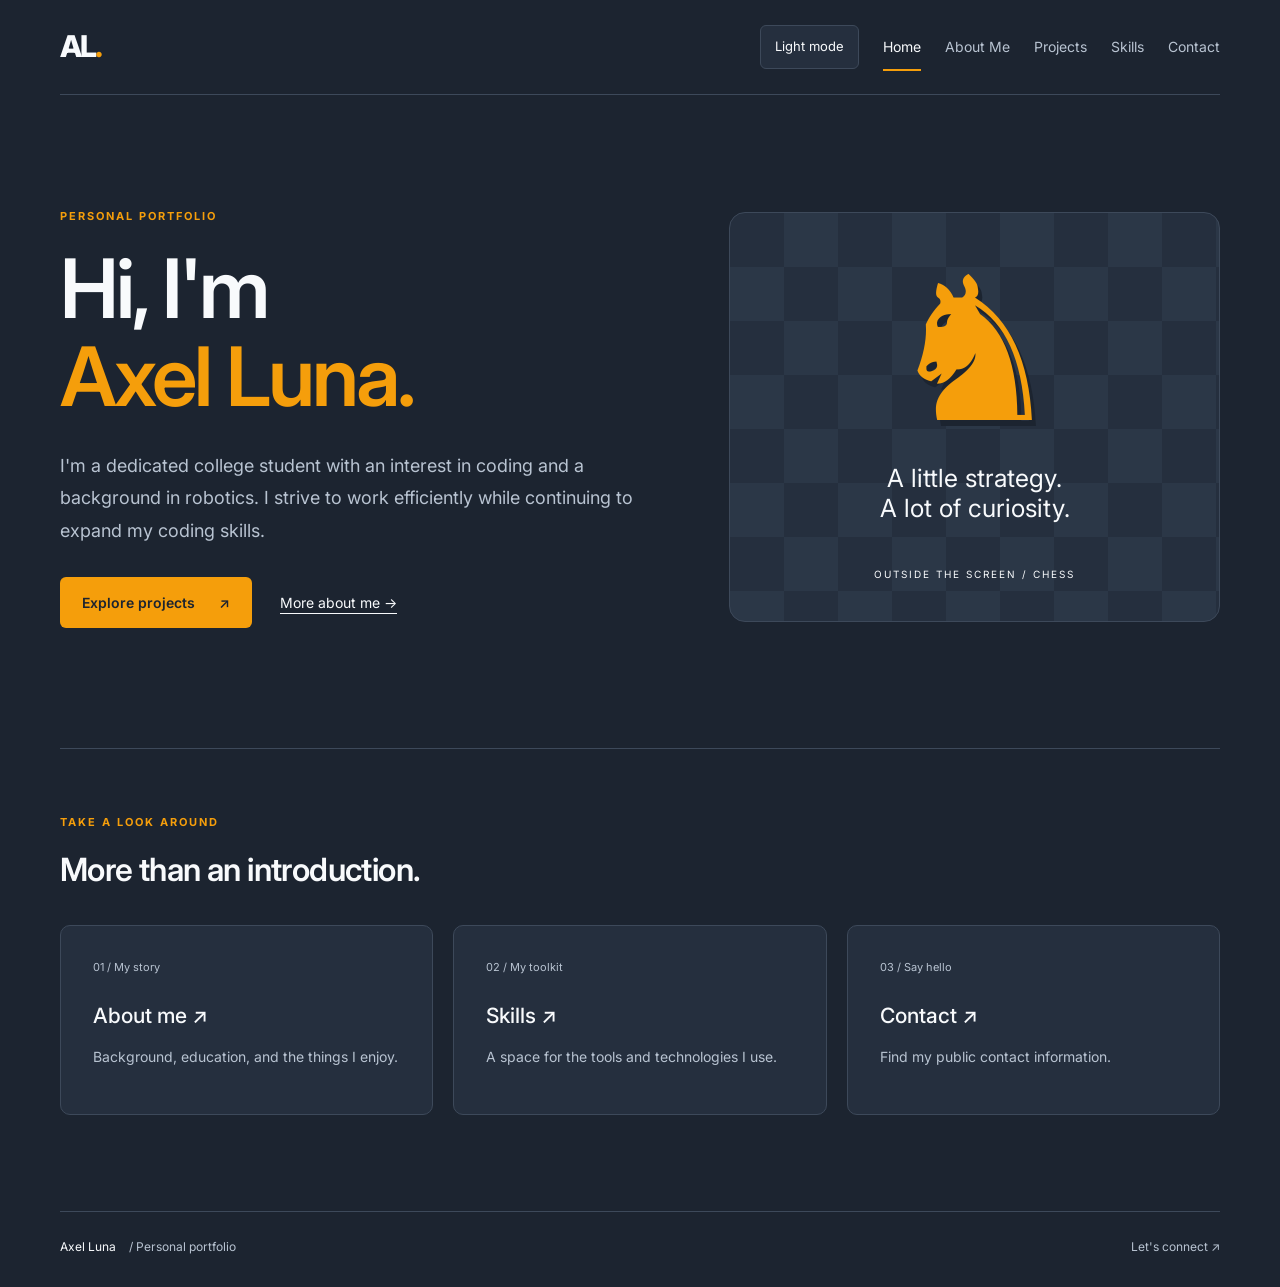
==== commit f5134252: "Update Home and About Me content" ====
--- a/index.html
+++ b/index.html
@@ -19,8 +19,8 @@
     <button class="menu-toggle" type="button" aria-expanded="false" aria-controls="main-navigation" hidden><span aria-hidden="true">&#9776;</span> Menu</button>
   </div>
   <nav id="main-navigation" aria-label="Main navigation"><a href="index.html" aria-current="page">Home</a><a href="about.html">About Me</a><a href="projects.html">Projects</a><a href="skills.html">Skills</a><a href="contact.html">Contact</a></nav></header>
-  <main id="main"><section class="hero">
-  <div><p class="eyebrow">Personal portfolio</p><h1>Hi, I'm<br><span>Axel Luna.</span></h1><p class="intro">Welcome to my corner of the web. Get to know me, explore my projects, and see what I'm learning along the way.</p><div class="actions"><a class="button" href="projects.html">Explore projects <span aria-hidden="true">↗</span></a><a class="text-link" href="about.html">More about me →</a></div></div>
+  <main id="main" tabindex="-1"><section class="hero">
+  <div><p class="eyebrow">Personal portfolio</p><h1>Hi, I'm<br><span>Axel Luna.</span></h1><p class="intro">I'm a dedicated college student with an interest in coding and a background in robotics. I strive to work efficiently while continuing to expand my coding skills.</p><div class="actions"><a class="button" href="projects.html">Explore projects <span aria-hidden="true">↗</span></a><a class="text-link" href="about.html">More about me →</a></div></div>
   <aside class="chess-art" aria-label="A chess-inspired illustration"><span class="piece" aria-hidden="true">♞</span><p>A little strategy.<br>A lot of curiosity.</p><span class="art-caption">Outside the screen / Chess</span></aside>
 </section>
 <section class="section"><div class="section-heading"><p class="eyebrow">Take a look around</p><h2>More than an introduction.</h2></div><div class="link-grid"><a href="about.html"><span>01 / My story</span><h3>About me ↗</h3><p>Background, education, and the things I enjoy.</p></a><a href="skills.html"><span>02 / My toolkit</span><h3>Skills ↗</h3><p>A space for the tools and technologies I use.</p></a><a href="contact.html"><span>03 / Say hello</span><h3>Contact ↗</h3><p>Find my public contact information.</p></a></div></section></main>
--- a/styles.css
+++ b/styles.css
@@ -44,3 +44,10 @@
 .menu-toggle{display:none}
 @media(min-width:601px) and (max-width:1000px){.site-header{flex-wrap:wrap}.site-header nav{flex-basis:100%;justify-content:center}}
 @media(max-width:600px){.site-header{flex-direction:row;flex-wrap:wrap;align-items:center;gap:16px}.header-controls{gap:8px}.menu-toggle{display:inline-flex;align-items:center;gap:8px}.site-header nav{flex-basis:100%;flex-direction:column;gap:4px;border-top:1px solid var(--line);padding-top:12px}.site-header nav a{font-size:14px;padding:10px 12px}.site-header nav a[aria-current="page"]{box-shadow:inset 3px 0 var(--accent);background:var(--surface)}}
+
+/* Match pointer feedback when browsing with the keyboard. */
+main:focus{outline:2px solid var(--accent);outline-offset:10px}
+nav a:focus-visible{color:var(--text);background:var(--surface)}
+.link-grid a:focus-visible{border-color:var(--accent)}
+.link-grid a:focus-visible h3{color:var(--accent);text-decoration:underline}
+a,button,main{scroll-margin-block:24px}
